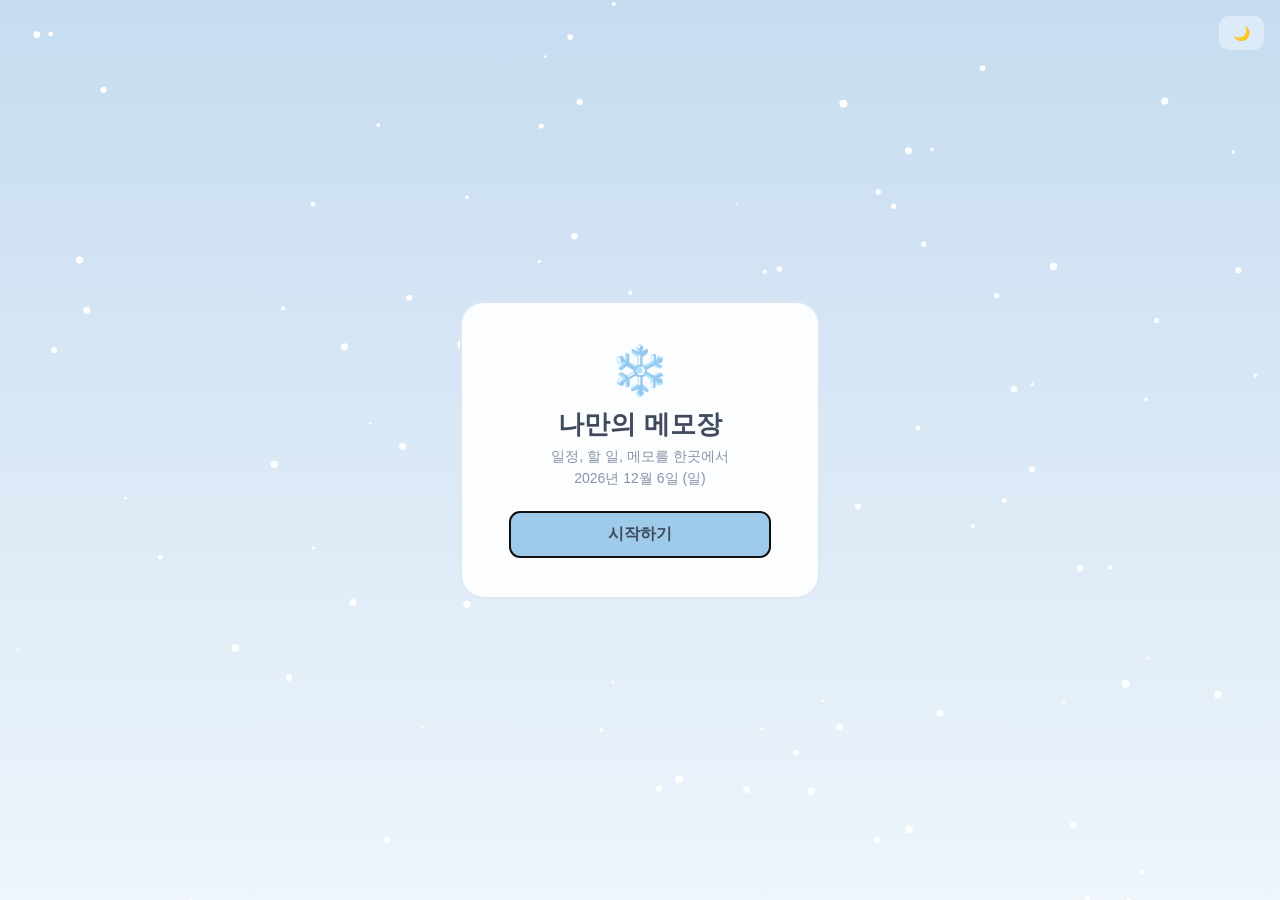
==== memo.html @ b30111a8 "Add my memo app (calendar, to-do, memo, dark mode)" ====
<!DOCTYPE html>
<html lang="ko">
<head>
<meta charset="UTF-8">
<meta name="viewport" content="width=device-width, initial-scale=1">
<title>나만의 메모장</title>
<style>
  /* ===== 색 바꾸는 곳: 아래 값만 바꾸면 전체 분위기가 바뀝니다 ===== */
  :root {
    --bg: #e8f2fa;          /* 칸 안쪽 배경 (연한 얼음색) */
    --panel: #ffffff;       /* 카드 배경 */
    --main: #9fcbea;        /* 메인 색 (하늘) */
    --main-dark: #78b0d9;   /* 버튼 눌렀을 때 색 */
    --sub: #dcebf7;         /* 보조 색 (연하늘) */
    --mint: #d4f1e4;        /* 보조 색 (민트) */
    --lilac: #e6e3f7;       /* 보조 색 (연보라) */
    --text: #3f4a5c;        /* 글자색 */
    --muted: #8794a8;       /* 흐린 글자색 */
    --line: #dbe8f2;        /* 테두리 */
    --sky-top: #c6dcf0;     /* 겨울 하늘 위쪽 색 */
    --sky-bottom: #eef5fb;  /* 겨울 하늘 아래쪽 색 */
    --sel: #eaf4fc;         /* 선택된 메모 배경 */
    --ghost-hover: #b7dbf0; /* 보조 버튼에 마우스 올렸을 때 */
    --late: #ffd6d6;        /* 마감 지남 표시 */
    --header-bg: rgba(255,255,255,.9);
  }
  /* 다크 모드: 헤더의 🌙 버튼을 누르면 아래 색으로 바뀝니다 */
  :root[data-theme="dark"] {
    color-scheme: dark;
    --bg: #2a3446; --panel: #1f2937; --main: #4f7fa8; --main-dark: #6a9cc8;
    --sub: #33465c; --mint: #2f5a4a; --lilac: #3a3a5c; --text: #e4eaf2;
    --muted: #9aa7ba; --line: #364458; --sky-top: #0f1b2d; --sky-bottom: #1d2c44;
    --sel: #2e4560; --ghost-hover: #41597a; --late: #6b3a3a;
    --header-bg: rgba(31,41,55,.9);
  }
  * { box-sizing: border-box; }
  body {
    margin: 0; color: var(--text);
    background: linear-gradient(180deg, var(--sky-top) 0%, var(--sky-bottom) 100%) fixed;
    font-family: "Malgun Gothic", "Apple SD Gothic Neo", sans-serif;
  }
  header {
    display: flex; align-items: center; gap: 16px; flex-wrap: wrap;
    padding: 16px 24px; background: var(--panel); border-bottom: 2px solid var(--line);
  }
  header h1 { margin: 0; font-size: 20px; }
  nav { display: flex; gap: 8px; }
  nav button {
    border: none; padding: 8px 16px; border-radius: 999px; font-size: 14px;
    background: var(--lilac); color: var(--text); cursor: pointer;
  }
  nav button.active { background: var(--main); font-weight: bold; }
  nav button:disabled { opacity: .5; cursor: not-allowed; }

  .app { display: flex; gap: 16px; padding: 16px 24px; height: calc(100vh - 70px); }
  .list-panel, .editor-panel {
    background: var(--panel); border-radius: 16px; border: 2px solid var(--line);
    padding: 16px; display: flex; flex-direction: column;
  }
  .list-panel { width: 300px; flex-shrink: 0; }
  .editor-panel { flex: 1; min-width: 0; }

  .toolbar { display: flex; gap: 8px; margin-bottom: 12px; }
  input[type=text] {
    width: 100%; border: 2px solid var(--line); border-radius: 10px;
    padding: 9px 12px; font-size: 14px; color: var(--text); outline: none; background: var(--panel);
    font-family: inherit;
  }
  input[type=text]:focus, textarea:focus { border-color: var(--main); }
  .btn {
    border: none; background: var(--main); color: var(--text); border-radius: 10px;
    padding: 9px 14px; font-size: 14px; cursor: pointer; white-space: nowrap;
    font-family: inherit;
  }
  .btn:hover { background: var(--main-dark); }
  .btn.ghost { background: var(--sub); color: var(--text); }
  .btn.ghost:hover { background: var(--ghost-hover); }

  #memoList { overflow-y: auto; flex: 1; display: flex; flex-direction: column; gap: 8px; }
  .memo-item {
    padding: 10px 12px; border-radius: 12px; background: var(--bg);
    border: 2px solid transparent; cursor: pointer;
  }
  .memo-item:hover { border-color: var(--sub); }
  .memo-item.selected { border-color: var(--main); background: var(--sel); }
  .memo-item .t { font-weight: bold; font-size: 14px; white-space: nowrap; overflow: hidden; text-overflow: ellipsis; }
  .memo-item .p { font-size: 12px; color: var(--muted); margin-top: 4px; white-space: nowrap; overflow: hidden; text-overflow: ellipsis; }
  .memo-item .d { font-size: 11px; color: var(--muted); margin-top: 4px; }
  .empty { color: var(--muted); text-align: center; margin: auto; font-size: 14px; line-height: 1.7; }

  .editor-head { display: flex; gap: 8px; align-items: center; margin-bottom: 12px; }
  #titleInput { font-size: 18px; font-weight: bold; }
  #star { background: none; border: none; font-size: 24px; cursor: pointer; color: #d9d2e0; }
  #star.on { color: #f5b942; }
  textarea {
    flex: 1; width: 100%; resize: none; border: 2px solid var(--line); border-radius: 12px;
    padding: 14px; font-size: 15px; line-height: 1.7; color: var(--text); outline: none; background: var(--panel);
    font-family: inherit;
  }
  .editor-foot { display: flex; justify-content: space-between; align-items: center; margin-top: 10px; font-size: 12px; color: var(--muted); }

  [hidden] { display: none !important; }

  /* 눈 내리는 배경: 화면 맨 뒤에 깔리고, 클릭은 그대로 통과해요 */
  #snow { position: fixed; inset: 0; width: 100%; height: 100%; pointer-events: none; z-index: 0; }
  header, .app, .todo-view { position: relative; z-index: 1; }
  header { background: var(--header-bg); }

  /* ===== 할 일 화면 ===== */
  .todo-view { max-width: 720px; margin: 0 auto; padding: 16px 24px; }
  .todo-card { background: var(--panel); border-radius: 16px; border: 2px solid var(--line); padding: 16px; }
  .todo-add { display: flex; gap: 8px; flex-wrap: wrap; margin-bottom: 14px; }
  .todo-add input[type=text] { flex: 1; min-width: 180px; }
  input[type=date] {
    border: 2px solid var(--line); border-radius: 10px; padding: 8px 10px;
    font-size: 14px; color: var(--text); font-family: inherit; outline: none; background: var(--panel);
  }
  input[type=date]:focus { border-color: var(--main); }
  .todo-filters { display: flex; gap: 6px; align-items: center; margin-bottom: 10px; flex-wrap: wrap; }
  .todo-filters button {
    border: none; background: var(--lilac); color: var(--text); border-radius: 999px;
    padding: 6px 12px; font-size: 13px; cursor: pointer; font-family: inherit;
  }
  .todo-filters button.active { background: var(--mint); font-weight: bold; }
  #todoCount { margin-left: auto; font-size: 13px; color: var(--muted); }
  #todoList { display: flex; flex-direction: column; gap: 8px; }
  .todo-item {
    display: flex; align-items: center; gap: 10px; padding: 10px 12px;
    background: var(--bg); border-radius: 12px;
  }
  .todo-item input[type=checkbox] { width: 20px; height: 20px; accent-color: var(--main-dark); cursor: pointer; flex-shrink: 0; }
  .todo-item .txt { flex: 1; font-size: 15px; word-break: break-word; }
  .todo-item.done .txt { text-decoration: line-through; color: var(--muted); }
  .badge { font-size: 12px; padding: 3px 9px; border-radius: 999px; background: var(--sub); white-space: nowrap; }
  .badge.today { background: var(--mint); }
  .badge.late { background: var(--late); }
  .todo-item.done .badge { opacity: .5; }
  .todo-del { border: none; background: none; color: var(--muted); font-size: 18px; cursor: pointer; }
  .todo-del:hover { color: var(--main-dark); }

  /* ===== 오늘 화면 ===== */
  .today-view { position: relative; z-index: 1; max-width: 1000px; margin: 0 auto; padding: 16px 24px; }
  .today-view h2 { margin: 0 0 14px; font-size: 20px; }
  .today-grid { display: grid; grid-template-columns: repeat(3, 1fr); gap: 16px; align-items: start; }
  .today-grid h3 { margin: 0 0 12px; font-size: 16px; }
  .stack { display: flex; flex-direction: column; gap: 8px; }
  .tm-item { padding: 10px 12px; border-radius: 12px; background: var(--bg); cursor: pointer; border: 2px solid transparent; }
  .tm-item:hover { border-color: var(--sub); }
  .tm-item .t { font-weight: bold; font-size: 14px; white-space: nowrap; overflow: hidden; text-overflow: ellipsis; }
  .tm-item .p { font-size: 12px; color: var(--muted); margin-top: 4px; white-space: nowrap; overflow: hidden; text-overflow: ellipsis; }
  .side-sub { font-size: 12px; color: var(--muted); margin-top: 6px; }
  .cal-ev.todo { background: var(--mint); }
  @media (max-width: 720px) {
    .today-view { padding: 12px; }
    .today-grid { grid-template-columns: 1fr; }
  }

  /* ===== 캘린더 화면 ===== */
  input[type=time] {
    border: 2px solid var(--line); border-radius: 10px; padding: 8px 10px;
    font-size: 14px; color: var(--text); font-family: inherit; outline: none; background: var(--panel);
  }
  input[type=time]:focus { border-color: var(--main); }
  .cal-view { display: flex; gap: 16px; max-width: 1000px; margin: 0 auto; padding: 16px 24px; align-items: flex-start; }
  .cal-card { background: var(--panel); border-radius: 16px; border: 2px solid var(--line); padding: 16px; }
  .cal-card:first-child { flex: 1; min-width: 0; }
  .cal-side { width: 300px; flex-shrink: 0; }
  .cal-side h3 { margin: 0 0 12px; font-size: 16px; }
  .cal-head { display: flex; align-items: center; gap: 8px; margin-bottom: 12px; }
  .cal-head strong { flex: 1; text-align: center; font-size: 17px; }
  .cal-grid { display: grid; grid-template-columns: repeat(7, 1fr); gap: 4px; }
  .cal-dow { text-align: center; font-size: 12px; color: var(--muted); padding: 4px 0; }
  .cal-cell {
    min-height: 72px; border: 2px solid transparent; background: var(--bg); border-radius: 10px;
    padding: 4px 6px; text-align: left; cursor: pointer; font-family: inherit; color: var(--text);
    display: flex; flex-direction: column; gap: 2px; overflow: hidden;
  }
  .cal-cell:hover { border-color: var(--sub); }
  .cal-cell.sel { border-color: var(--main-dark); }
  .cal-cell.blank { background: transparent; border: none; cursor: default; }
  .cal-cell .num { font-size: 13px; align-self: flex-start; }
  .cal-cell.today .num { background: var(--main); border-radius: 999px; padding: 0 7px; font-weight: bold; }
  .cal-cell.sun .num { color: #d98a9a; }
  .cal-cell.sat .num { color: #6a9fd0; }
  .cal-ev { font-size: 11px; background: var(--sub); border-radius: 6px; padding: 1px 5px; white-space: nowrap; overflow: hidden; text-overflow: ellipsis; }
  .cal-more { font-size: 11px; color: var(--muted); }
  .cal-dot { display: none; width: 6px; height: 6px; border-radius: 50%; background: var(--main-dark); }
  @media (max-width: 720px) {
    .cal-view { flex-direction: column; padding: 12px; }
    .cal-side { width: 100%; }
    .cal-cell { min-height: 48px; }
    .cal-ev, .cal-more { display: none; }
    .cal-dot.has { display: block; }
  }

  @media (max-width: 720px) {
    .app { flex-direction: column; height: auto; }
    .list-panel { width: 100%; max-height: 260px; }
    .editor-panel { min-height: 420px; }
  }

  /* ===== 1-5 추가 기능 ===== */
  select {
    border: 2px solid var(--line); border-radius: 10px; padding: 8px 10px; font-size: 14px;
    color: var(--text); background: var(--panel); font-family: inherit; outline: none;
  }
  select:focus { border-color: var(--main); }
  .editor-meta { display: flex; gap: 8px; align-items: center; flex-wrap: wrap; margin-bottom: 12px; font-size: 13px; color: var(--muted); }
  .tagbar { display: flex; gap: 6px; flex-wrap: wrap; margin-bottom: 10px; }
  .tagbar button {
    border: none; background: var(--lilac); color: var(--text); border-radius: 999px;
    padding: 4px 10px; font-size: 12px; cursor: pointer; font-family: inherit;
  }
  .tagbar button.active { background: var(--mint); font-weight: bold; }
  .list-foot { margin-top: 10px; }
  .list-foot .btn { width: 100%; }
  .inline-edit { flex: 1; min-width: 0; padding: 4px 8px !important; font-size: 15px !important; }
  .edit-btn { border: none; background: none; color: var(--muted); font-size: 15px; cursor: pointer; }
  .edit-btn:hover { color: var(--main-dark); }
  .badge.none { background: transparent; color: var(--muted); border: 1px dashed var(--line); cursor: pointer; }
  .badge.clickable { cursor: pointer; }
  .cal-ev.memo { background: var(--lilac); }
  .todo-filters input[type=text] { width: 150px; padding: 5px 10px; font-size: 13px; }
  .tm-item.in-side { margin-bottom: 0; }
  nav button { white-space: nowrap; }

  /* ===== 시작 화면 ===== */
  .intro { display: none; position: relative; z-index: 1; min-height: 100vh; align-items: center; justify-content: center; padding: 16px; }
  body.intro-on .intro { display: flex; }
  body.intro-on header, body.intro-on main { display: none; }   /* 시작하기 전에는 메모장을 숨겨요 */
  .intro-card {
    background: var(--header-bg); border: 2px solid var(--line); border-radius: 24px;
    padding: 40px 48px; text-align: center; max-width: 360px; width: 100%;
  }
  .intro-theme { position: absolute; top: 16px; right: 16px; }
  .intro-icon { font-size: 48px; }
  .intro-card h1 { margin: 8px 0 6px; font-size: 26px; }
  .intro-card p { margin: 0; color: var(--muted); font-size: 14px; }
  .intro-card .intro-date { margin-top: 4px; }
  .intro-card .btn { margin-top: 24px; width: 100%; font-size: 16px; padding: 12px 0; font-weight: bold; }
  @media (max-width: 720px) {
    header { padding: 12px; gap: 10px; }
    nav { order: 3; width: 100%; }
    nav button { flex: 1; padding: 8px 6px; }
    .todo-view { padding: 12px; }
    .todo-filters input[type=text] { width: 100%; order: 5; }
    .todo-item { flex-wrap: wrap; }
  }
</style>
</head>
<body class="intro-on">
<canvas id="snow"></canvas>

<!-- 시작 화면: "시작하기"를 눌러야 메모장이 나타나요 -->
<section class="intro" id="intro">
  <button class="btn ghost theme-btn intro-theme" title="다크 모드 켜기/끄기">🌙</button>
  <div class="intro-card">
    <div class="intro-icon">❄️</div>
    <h1>나만의 메모장</h1>
    <p>일정, 할 일, 메모를 한곳에서</p>
    <p class="intro-date" id="introDate"></p>
    <button class="btn" id="startBtn">시작하기</button>
  </div>
</section>

<header>
  <h1>❄️ 나만의 메모장</h1>
  <nav>
    <button class="active" data-tab="today">오늘</button>
    <button data-tab="memo">메모</button>
    <button data-tab="todo">할 일</button>
    <button data-tab="calendar">캘린더</button>
  </nav>
  <button class="btn ghost theme-btn" style="margin-left:auto" title="다크 모드 켜기/끄기">🌙</button>
</header>

<!-- 오늘 화면 (첫 화면) -->
<main class="today-view" id="todayView">
  <h2 id="todayTitle"></h2>
  <div class="today-grid">
    <section class="cal-card"><h3>📅 오늘 일정</h3><div class="stack" id="tdEvents"></div></section>
    <section class="cal-card"><h3>✅ 오늘 할 일</h3><div class="stack" id="tdTodos"></div></section>
    <section class="cal-card"><h3>📝 최근 메모</h3><div class="stack" id="tdMemos"></div></section>
  </div>
</main>

<main class="app" id="memoView" hidden>
  <!-- 왼쪽: 메모 목록 -->
  <section class="list-panel">
    <div class="toolbar">
      <input type="text" id="search" placeholder="메모 검색">
      <button class="btn" id="newBtn">+ 새 메모</button>
    </div>
    <div class="tagbar" id="tagBar"></div>
    <div id="memoList"></div>
    <div class="list-foot"><button class="btn ghost" id="exportBtn" title="모든 메모를 텍스트 파일로 저장">⬇ 메모 내보내기</button></div>
  </section>

  <!-- 오른쪽: 메모 쓰는 곳 -->
  <section class="editor-panel" id="editorPanel">
    <div class="editor-head">
      <input type="text" id="titleInput" placeholder="제목">
      <button id="star" title="중요 표시">★</button>
    </div>
    <div class="editor-meta">
      <label for="memoDate">📅 날짜</label>
      <input type="date" id="memoDate" title="날짜를 정하면 그날 캘린더에서 열어볼 수 있어요">
      <label for="memoTag">🏷 태그</label>
      <select id="memoTag"></select>
    </div>
    <textarea id="contentInput" placeholder="여기에 내용을 적어보세요. 쓰는 대로 자동 저장돼요."></textarea>
    <div class="editor-foot">
      <span id="status">자동 저장됨</span>
      <button class="btn ghost" id="delBtn">삭제</button>
    </div>
  </section>
</main>

<!-- 할 일 화면 -->
<main class="todo-view" id="todoView" hidden>
  <section class="todo-card">
    <div class="todo-add">
      <input type="text" id="todoInput" placeholder="할 일을 적고 Enter 또는 추가 버튼" maxlength="200">
      <input type="date" id="todoDue" title="마감 날짜 (선택)">
      <button class="btn" id="todoAddBtn">추가</button>
    </div>
    <div class="todo-filters">
      <button class="active" data-filter="all">전체</button>
      <button data-filter="active">진행 중</button>
      <button data-filter="done">완료</button>
      <input type="text" id="todoSearch" placeholder="할 일 검색">
      <span id="todoCount"></span>
    </div>
    <div id="todoList"></div>
  </section>
</main>

<!-- 캘린더 화면 -->
<main class="cal-view" id="calView" hidden>
  <section class="cal-card">
    <div class="cal-head">
      <button class="btn ghost" id="calPrev" title="이전 달">◀</button>
      <strong id="calTitle"></strong>
      <button class="btn ghost" id="calNext" title="다음 달">▶</button>
      <button class="btn" id="calToday">오늘</button>
    </div>
    <div class="cal-grid" id="calGrid"></div>
  </section>
  <section class="cal-card cal-side">
    <h3 id="dayTitle"></h3>
    <div class="todo-add">
      <input type="text" id="evInput" placeholder="일정 제목" maxlength="100">
      <input type="time" id="evTime" title="시간 (선택)">
      <button class="btn" id="evAddBtn">추가</button>
    </div>
    <div id="evList"></div>
  </section>
</main>

<script>
  // ===== 1. 저장소: 브라우저 안에 메모를 보관합니다 =====
  const KEY = "memo-app-v1";            // 저장할 때 쓰는 이름표
  let memos = [];                        // 메모들이 담긴 목록
  let currentId = null;                  // 지금 보고 있는 메모의 번호
  const TAGS = ["공부", "취업", "개인"];  // 태그 목록 (여기에 글자를 추가하면 태그가 늘어나요)
  let tagFilter = "";                    // 목록에서 보고 있는 태그 ("" = 전체)

  function load() {
    try { memos = JSON.parse(localStorage.getItem(KEY)) || []; }
    catch (e) { memos = []; }
  }
  function save() {
    try { localStorage.setItem(KEY, JSON.stringify(memos)); }
    catch (e) { document.getElementById("status").textContent = "저장 실패 (브라우저 설정 확인)"; }
  }

  // ===== 2. 화면에 보여주기 =====
  const $list = document.getElementById("memoList");
  const $title = document.getElementById("titleInput");
  const $content = document.getElementById("contentInput");
  const $star = document.getElementById("star");
  const $status = document.getElementById("status");
  const $search = document.getElementById("search");
  const $mDate = document.getElementById("memoDate");
  const $mTag = document.getElementById("memoTag");
  // 태그 선택 상자 채우기: "태그 없음" + TAGS
  [["", "태그 없음"]].concat(TAGS.map(t => [t, t])).forEach(([v, label]) => {
    const o = document.createElement("option"); o.value = v; o.textContent = label; $mTag.appendChild(o);
  });

  function fmt(ts) {
    const d = new Date(ts);
    return `${d.getFullYear()}.${d.getMonth()+1}.${d.getDate()} ${String(d.getHours()).padStart(2,"0")}:${String(d.getMinutes()).padStart(2,"0")}`;
  }

  function renderList() {
    const q = $search.value.trim().toLowerCase();
    // 중요 표시한 메모를 위로, 그다음 최근 수정 순
    const shown = memos
      .filter(m => (m.title + m.content).toLowerCase().includes(q) && (!tagFilter || m.tag === tagFilter))
      .sort((a, b) => (b.star - a.star) || (b.updated - a.updated));
    $list.innerHTML = "";
    if (shown.length === 0) {
      $list.innerHTML = `<div class="empty">${q ? "검색 결과가 없어요" : "아직 메모가 없어요.<br>‘+ 새 메모’를 눌러보세요 ☃️"}</div>`;
      return;
    }
    shown.forEach(m => {
      const el = document.createElement("div");
      el.className = "memo-item" + (m.id === currentId ? " selected" : "");
      const t = document.createElement("div"); t.className = "t";
      t.textContent = (m.star ? "★ " : "") + (m.title || "제목 없음");
      const p = document.createElement("div"); p.className = "p";
      p.textContent = m.content || "내용 없음";
      const d = document.createElement("div"); d.className = "d";
      d.textContent = fmt(m.updated) + (m.tag ? " · #" + m.tag : "") + (m.date ? " · 📅 " + m.date : "");
      el.append(t, p, d);
      el.onclick = () => select(m.id);
      $list.appendChild(el);
    });
  }

  function renderEditor() {
    const m = memos.find(x => x.id === currentId);
    const has = !!m;
    $title.disabled = $content.disabled = !has;
    $title.value = has ? m.title : "";
    $content.value = has ? m.content : "";
    $star.classList.toggle("on", has && !!m.star);
    $mDate.disabled = $mTag.disabled = !has;
    $mDate.value = has ? (m.date || "") : "";
    $mTag.value = has ? (m.tag || "") : "";
    $status.textContent = has ? "자동 저장됨" : "메모를 고르거나 새로 만들어보세요";
  }

  function select(id) { currentId = id; renderList(); renderEditor(); }

  // ===== 3. 새 메모 / 수정 / 삭제 =====
  document.getElementById("newBtn").onclick = () => {
    const m = { id: Date.now(), title: "", content: "", star: false, date: "", tag: "", updated: Date.now() };
    memos.push(m); save();
    $search.value = "";
    select(m.id);
    $title.focus();
  };

  function onEdit() {
    const m = memos.find(x => x.id === currentId);
    if (!m) return;
    m.title = $title.value;
    m.content = $content.value;
    m.date = $mDate.value;
    m.tag = $mTag.value;
    m.updated = Date.now();
    save();
    $status.textContent = "자동 저장됨";
    renderList();
  }
  $title.addEventListener("input", onEdit);
  $content.addEventListener("input", onEdit);
  $mDate.addEventListener("change", onEdit);
  $mTag.addEventListener("change", onEdit);

  $star.onclick = () => {
    const m = memos.find(x => x.id === currentId);
    if (!m) return;
    m.star = !m.star; save();
    $star.classList.toggle("on", m.star);
    renderList();
  };

  document.getElementById("delBtn").onclick = () => {
    const m = memos.find(x => x.id === currentId);
    if (!m) return;
    if (!confirm("이 메모를 삭제할까요? 삭제하면 되돌릴 수 없어요.")) return;
    memos = memos.filter(x => x.id !== currentId);
    save();
    currentId = memos.length ? memos[0].id : null;
    renderList(); renderEditor();
  };

  $search.addEventListener("input", renderList);

  // 목록 위 태그 필터 버튼 ("전체" + 태그들)
  function renderTagBar() {
    const $bar = document.getElementById("tagBar");
    $bar.innerHTML = "";
    [["", "전체"]].concat(TAGS.map(t => [t, "#" + t])).forEach(([v, label]) => {
      const b = document.createElement("button");
      b.textContent = label;
      b.className = tagFilter === v ? "active" : "";
      b.onclick = () => { tagFilter = v; renderTagBar(); renderList(); };
      $bar.appendChild(b);
    });
  }

  // 메모를 다른 탭에서 열 때: 검색/태그 필터를 풀어서 목록에 보이게 해요
  function openMemo(id) {
    showTab("memo");
    $search.value = ""; tagFilter = ""; renderTagBar();
    select(id);
  }

  // 내보내기: 모든 메모를 텍스트 파일(.txt)로 내려받기 (서버 없이 브라우저에서 만들어요)
  document.getElementById("exportBtn").onclick = () => {
    if (!memos.length) { alert("내보낼 메모가 없어요."); return; }
    const text = memos.slice().sort((a, b) => b.updated - a.updated).map(m =>
      ["# " + (m.title || "제목 없음"),
       "태그: " + (m.tag || "없음") + " / 날짜: " + (m.date || "없음") + " / 수정: " + fmt(m.updated),
       "", m.content, "", "----------"].join("\n")
    ).join("\n\n");
    const blob = new Blob(["﻿" + text], { type: "text/plain;charset=utf-8" });
    const a = document.createElement("a");
    a.href = URL.createObjectURL(blob);
    a.download = "memos-" + todayStr() + ".txt";
    document.body.appendChild(a); a.click(); a.remove();
    setTimeout(() => URL.revokeObjectURL(a.href), 1000);
  };

  // 다크 모드: 선택을 브라우저에 기억해요. 처음엔 컴퓨터의 다크 모드 설정을 따라가요
  const $themeBtns = document.querySelectorAll(".theme-btn");   // 시작 화면과 메모장의 버튼 둘 다
  let theme = null;
  try { theme = localStorage.getItem("theme-v1"); } catch (e) {}
  if (theme !== "dark" && theme !== "light") theme = window.matchMedia("(prefers-color-scheme: dark)").matches ? "dark" : "light";
  function applyTheme() {
    document.documentElement.dataset.theme = theme;
    $themeBtns.forEach(b => { b.textContent = theme === "dark" ? "☀️" : "🌙"; });
  }
  $themeBtns.forEach(b => {
    b.onclick = () => {
      theme = theme === "dark" ? "light" : "dark";
      applyTheme();
      try { localStorage.setItem("theme-v1", theme); } catch (e) {}
    };
  });
  applyTheme();

  // ===== 제자리 수정: 글자/날짜/시간을 눌러서 바로 고치는 공통 도구 =====
  // 돌려주는 함수를 실행하면 el이 입력칸으로 바뀌어요.
  // 글자: Enter=저장, Esc=취소 / 날짜·시간: 고르면 저장. onSave에는 새 값(취소면 null)이 들어와요.
  function editField(el, type, current, onSave) {
    return () => {
      const inp = document.createElement("input");
      inp.type = type; inp.value = current || "";
      if (type === "text") { inp.maxLength = 200; inp.className = "inline-edit"; }
      let finished = false;
      const done = ok => { if (finished) return; finished = true; onSave(ok ? inp.value.trim() : null); };
      inp.addEventListener("keydown", e => { if (e.key === "Enter") done(true); else if (e.key === "Escape") done(false); });
      inp.addEventListener("blur", () => done(true));
      if (type !== "text") inp.addEventListener("change", () => done(true));
      el.replaceWith(inp); inp.focus();
      if (type === "text") inp.select();
    };
  }

  // ===== 할 일(TO DO) =====
  const TKEY = "todo-app-v1";            // 할 일 저장 이름표 (메모와 따로 보관)
  let todos = [];                         // 할 일 목록
  let filter = "all";                     // 보기 방식: all / active / done

  function loadTodos() {
    try { todos = JSON.parse(localStorage.getItem(TKEY)) || []; }
    catch (e) { todos = []; }
  }
  function saveTodos() {
    try { localStorage.setItem(TKEY, JSON.stringify(todos)); } catch (e) {}
  }
  // 오늘 날짜를 "2026-11-26" 모양 글자로 만들기
  function todayStr() {
    const d = new Date();
    return d.getFullYear() + "-" + String(d.getMonth() + 1).padStart(2, "0") + "-" + String(d.getDate()).padStart(2, "0");
  }

  const $todoList = document.getElementById("todoList");
  const $todoInput = document.getElementById("todoInput");
  const $todoDue = document.getElementById("todoDue");
  const $todoSearch = document.getElementById("todoSearch");
  $todoSearch.addEventListener("input", () => renderTodos());

  function renderTodos() {
    const t = todayStr();
    const left = todos.filter(x => !x.done).length;
    document.getElementById("todoCount").textContent = `남은 일 ${left}개 / 전체 ${todos.length}개`;

    // 안 끝난 일 먼저 → 마감 빠른 순 → 마감 없는 일은 맨 뒤
    const shown = todos
      .filter(x => filter === "all" || (filter === "done" ? x.done : !x.done))
      .filter(x => x.text.toLowerCase().includes($todoSearch.value.trim().toLowerCase()))
      .sort((a, b) => (a.done - b.done) || ((a.due || "9999") > (b.due || "9999") ? 1 : (a.due || "9999") < (b.due || "9999") ? -1 : a.id - b.id));

    $todoList.innerHTML = "";
    if (shown.length === 0) {
      $todoList.innerHTML = `<div class="empty" style="padding:24px 0">${todos.length ? "해당하는 할 일이 없어요" : "아직 할 일이 없어요.<br>위 칸에 적어서 추가해 보세요 ☃️"}</div>`;
      return;
    }
    shown.forEach(x => {
      const row = document.createElement("div");
      row.className = "todo-item" + (x.done ? " done" : "");

      const cb = document.createElement("input");
      cb.type = "checkbox"; cb.checked = x.done;
      cb.onchange = () => { x.done = cb.checked; saveTodos(); renderTodos(); };

      const txt = document.createElement("span");
      txt.className = "txt"; txt.textContent = x.text;
      const startText = editField(txt, "text", x.text, v => { if (v) x.text = v; saveTodos(); renderTodos(); });
      txt.ondblclick = startText; txt.title = "더블클릭해서 수정";

      row.append(cb, txt);

      // 마감일 뱃지: 눌러서 마감일을 바꾸거나 새로 정할 수 있어요
      const b = document.createElement("span");
      b.className = "badge clickable"; b.title = "눌러서 마감일 수정";
      if (x.due) {
        const [y, m, d] = x.due.split("-");
        b.textContent = `${Number(m)}/${Number(d)}`;
        if (!x.done && x.due < t) { b.className += " late"; b.textContent += " 지남"; }
        else if (x.due === t) { b.className += " today"; b.textContent = "오늘"; }
      } else { b.className = "badge none"; b.textContent = "마감 없음"; }
      b.onclick = editField(b, "date", x.due, v => { if (v !== null) x.due = v; saveTodos(); renderTodos(); });
      row.appendChild(b);

      const ed = document.createElement("button");
      ed.className = "edit-btn"; ed.textContent = "✎"; ed.title = "내용 수정"; ed.onclick = startText;
      row.appendChild(ed);

      const del = document.createElement("button");
      del.className = "todo-del"; del.textContent = "✕"; del.title = "삭제";
      del.onclick = () => {
        todos = todos.filter(y => y.id !== x.id);
        saveTodos(); renderTodos();
      };
      row.appendChild(del);
      $todoList.appendChild(row);
    });
  }

  function addTodo() {
    const text = $todoInput.value.trim();
    if (!text) { $todoInput.focus(); return; }
    todos.push({ id: Date.now(), text: text, due: $todoDue.value || "", done: false });
    saveTodos();
    $todoInput.value = ""; $todoDue.value = "";
    $todoInput.focus();
    renderTodos();
  }
  document.getElementById("todoAddBtn").onclick = addTodo;
  $todoInput.addEventListener("keydown", e => { if (e.key === "Enter") addTodo(); });

  document.querySelectorAll("[data-filter]").forEach(btn => {
    btn.onclick = () => {
      filter = btn.dataset.filter;
      document.querySelectorAll("[data-filter]").forEach(b => b.classList.toggle("active", b === btn));
      renderTodos();
    };
  });

  // ===== 캘린더 =====
  const CKEY = "cal-app-v1";              // 일정 저장 이름표 (메모, 할 일과 따로 보관)
  let events = [];                         // 일정 목록: { id, date, time, title }
  const nowDate = new Date();
  let viewY = nowDate.getFullYear();       // 지금 보고 있는 연도
  let viewM = nowDate.getMonth();          // 지금 보고 있는 달 (0 = 1월, 11 = 12월)
  let selDate = todayStr();                // 선택한 날짜 ("2026-11-26" 모양)
  const DOW = ["일", "월", "화", "수", "목", "금", "토"];

  function loadEvents() {
    try { events = JSON.parse(localStorage.getItem(CKEY)) || []; }
    catch (e) { events = []; }
  }
  function saveEvents() {
    try { localStorage.setItem(CKEY, JSON.stringify(events)); } catch (e) {}
  }
  function ymd(y, m, d) {
    return y + "-" + String(m + 1).padStart(2, "0") + "-" + String(d).padStart(2, "0");
  }
  // 그날의 일정을 시간 순으로 (시간이 없는 일정은 맨 위)
  function eventsOf(date) {
    return events.filter(e => e.date === date).sort((a, b) => (a.time || "").localeCompare(b.time || "") || a.id - b.id);
  }

  // 그날이 마감인 할 일 (all=true면 완료한 것도 포함)
  function todosOf(date, all) {
    return todos.filter(x => x.due === date && (all || !x.done));
  }

  // 그날로 날짜를 붙인 메모
  function memosOf(date) {
    return memos.filter(m => m.date === date).sort((a, b) => b.updated - a.updated);
  }

  const $calGrid = document.getElementById("calGrid");
  const $evList = document.getElementById("evList");
  const $evInput = document.getElementById("evInput");
  const $evTime = document.getElementById("evTime");

  function renderCalendar() {
    document.getElementById("calTitle").textContent = `${viewY}년 ${viewM + 1}월`;
    $calGrid.innerHTML = "";
    DOW.forEach(n => {
      const h = document.createElement("div");
      h.className = "cal-dow"; h.textContent = n;
      $calGrid.appendChild(h);
    });

    const firstDow = new Date(viewY, viewM, 1).getDay();       // 1일이 무슨 요일인지
    const lastDay = new Date(viewY, viewM + 1, 0).getDate();   // 그 달의 마지막 날짜
    const t = todayStr();

    for (let i = 0; i < firstDow; i++) {                       // 앞쪽 빈칸
      const b = document.createElement("div");
      b.className = "cal-cell blank";
      $calGrid.appendChild(b);
    }
    for (let d = 1; d <= lastDay; d++) {
      const date = ymd(viewY, viewM, d);
      const dow = new Date(viewY, viewM, d).getDay();
      const cell = document.createElement("button");
      cell.className = "cal-cell" + (date === t ? " today" : "") + (date === selDate ? " sel" : "")
        + (dow === 0 ? " sun" : dow === 6 ? " sat" : "");
      const num = document.createElement("span");
      num.className = "num"; num.textContent = d;
      cell.appendChild(num);

      // 일정과 "마감인 할 일(아직 안 끝난 것)"을 한 줄로 합쳐서 보여줘요
      const items = eventsOf(date).map(e => ({ t: e.title, todo: false }))
        .concat(todosOf(date, false).map(x => ({ t: "☐ " + x.text, todo: true })))
        .concat(memosOf(date).map(m => ({ t: "📝 " + (m.title || "제목 없음"), todo: false, memo: true })));
      items.slice(0, 2).forEach(it => {
        const chip = document.createElement("span");
        chip.className = "cal-ev" + (it.todo ? " todo" : "") + (it.memo ? " memo" : ""); chip.textContent = it.t;
        cell.appendChild(chip);
      });
      if (items.length > 2) {
        const more = document.createElement("span");
        more.className = "cal-more"; more.textContent = `+${items.length - 2}개`;
        cell.appendChild(more);
      }
      const dot = document.createElement("span");              // 좁은 화면에서는 점으로만 표시
      dot.className = "cal-dot" + (items.length ? " has" : "");
      cell.appendChild(dot);

      cell.onclick = () => { selDate = date; renderCalendar(); };
      $calGrid.appendChild(cell);
    }
    renderDay();
  }

  // 오른쪽: 선택한 날짜의 일정 목록
  function renderDay() {
    const [y, m, d] = selDate.split("-").map(Number);
    document.getElementById("dayTitle").textContent = `${m}월 ${d}일 (${DOW[new Date(y, m - 1, d).getDay()]})`;
    const list = eventsOf(selDate);
    const dues = todosOf(selDate, true);
    const mms = memosOf(selDate);
    $evList.innerHTML = "";
    if (list.length === 0 && dues.length === 0 && mms.length === 0) {
      $evList.innerHTML = `<div class="empty" style="padding:18px 0">이 날은 일정이 없어요 ☃️</div>`;
      return;
    }
    $evList.style.cssText = "display:flex;flex-direction:column;gap:8px";
    list.forEach(ev => {
      const row = document.createElement("div");
      row.className = "todo-item";
      const txt = document.createElement("span");
      txt.className = "txt"; txt.textContent = ev.title;
      const startTitle = editField(txt, "text", ev.title, v => { if (v) ev.title = v; saveEvents(); renderCalendar(); });
      txt.ondblclick = startTitle; txt.title = "더블클릭해서 수정";
      row.appendChild(txt);
      const b = document.createElement("span");
      b.title = "눌러서 시간 수정";
      if (ev.time) { b.className = "badge clickable"; b.textContent = ev.time; }
      else { b.className = "badge none"; b.textContent = "시간 없음"; }
      b.onclick = editField(b, "time", ev.time, v => { if (v !== null) ev.time = v; saveEvents(); renderCalendar(); });
      row.appendChild(b);
      const ed = document.createElement("button");
      ed.className = "edit-btn"; ed.textContent = "✎"; ed.title = "제목 수정"; ed.onclick = startTitle;
      row.appendChild(ed);
      const del = document.createElement("button");
      del.className = "todo-del"; del.textContent = "✕"; del.title = "삭제";
      del.onclick = () => {
        events = events.filter(x => x.id !== ev.id);
        saveEvents(); renderCalendar();
      };
      row.appendChild(del);
      $evList.appendChild(row);
    });
    // 그날 마감인 할 일도 여기서 바로 체크할 수 있어요
    if (dues.length) {
      const sub = document.createElement("div");
      sub.className = "side-sub"; sub.textContent = "마감인 할 일";
      $evList.appendChild(sub);
      dues.forEach(x => {
        const row = document.createElement("div");
        row.className = "todo-item" + (x.done ? " done" : "");
        const cb = document.createElement("input");
        cb.type = "checkbox"; cb.checked = x.done;
        cb.onchange = () => { x.done = cb.checked; saveTodos(); renderCalendar(); };
        const txt = document.createElement("span");
        txt.className = "txt"; txt.textContent = x.text;
        row.append(cb, txt);
        $evList.appendChild(row);
      });
    }
    // 이 날짜를 붙인 메모: 누르면 메모 탭에서 열려요
    if (mms.length) {
      const sub = document.createElement("div");
      sub.className = "side-sub"; sub.textContent = "이 날의 메모";
      $evList.appendChild(sub);
      mms.forEach(m => {
        const el = document.createElement("div"); el.className = "tm-item in-side";
        const tt = document.createElement("div"); tt.className = "t"; tt.textContent = m.title || "제목 없음";
        const pp = document.createElement("div"); pp.className = "p"; pp.textContent = m.content || "내용 없음";
        el.append(tt, pp);
        el.onclick = () => openMemo(m.id);
        $evList.appendChild(el);
      });
    }
  }

  function addEvent() {
    const title = $evInput.value.trim();
    if (!title) { $evInput.focus(); return; }
    events.push({ id: Date.now(), date: selDate, time: $evTime.value || "", title: title });
    saveEvents();
    $evInput.value = ""; $evTime.value = "";
    $evInput.focus();
    renderCalendar();
  }
  document.getElementById("evAddBtn").onclick = addEvent;
  $evInput.addEventListener("keydown", e => { if (e.key === "Enter") addEvent(); });

  document.getElementById("calPrev").onclick = () => {
    viewM--; if (viewM < 0) { viewM = 11; viewY--; }
    renderCalendar();
  };
  document.getElementById("calNext").onclick = () => {
    viewM++; if (viewM > 11) { viewM = 0; viewY++; }
    renderCalendar();
  };
  document.getElementById("calToday").onclick = () => {
    const n = new Date();
    viewY = n.getFullYear(); viewM = n.getMonth(); selDate = todayStr();
    renderCalendar();
  };

  // ===== 오늘 화면: 세 기능을 한곳에 모아 보여줘요 =====
  function renderToday() {
    const n = new Date(), t = todayStr();
    document.getElementById("todayTitle").textContent = `${n.getMonth() + 1}월 ${n.getDate()}일 (${DOW[n.getDay()]}) 오늘의 화면 ❄️`;
    const msg = s => `<div class="empty" style="padding:16px 0">${s}</div>`;

    // 오늘 일정
    const $e = document.getElementById("tdEvents"); $e.innerHTML = "";
    const evs = eventsOf(t);
    if (!evs.length) $e.innerHTML = msg("오늘 일정이 없어요");
    evs.forEach(ev => {
      const row = document.createElement("div"); row.className = "todo-item";
      const txt = document.createElement("span"); txt.className = "txt"; txt.textContent = ev.title;
      row.appendChild(txt);
      if (ev.time) { const b = document.createElement("span"); b.className = "badge"; b.textContent = ev.time; row.appendChild(b); }
      $e.appendChild(row);
    });

    // 오늘 할 일: 오늘 마감이거나 마감이 지났는데 아직 안 끝낸 일
    const $t = document.getElementById("tdTodos"); $t.innerHTML = "";
    const due = todos.filter(x => !x.done && x.due && x.due <= t).sort((a, b) => a.due.localeCompare(b.due));
    if (!due.length) $t.innerHTML = msg(`오늘 마감인 할 일이 없어요<br>(남은 일 ${todos.filter(x => !x.done).length}개)`);
    due.forEach(x => {
      const row = document.createElement("div"); row.className = "todo-item";
      const cb = document.createElement("input"); cb.type = "checkbox";
      cb.onchange = () => { x.done = true; saveTodos(); renderToday(); };
      const txt = document.createElement("span"); txt.className = "txt"; txt.textContent = x.text;
      row.append(cb, txt);
      if (x.due < t) { const b = document.createElement("span"); b.className = "badge late"; b.textContent = "지남"; row.appendChild(b); }
      $t.appendChild(row);
    });

    // 최근 메모 3개 (누르면 그 메모가 열려요)
    const $m = document.getElementById("tdMemos"); $m.innerHTML = "";
    const recent = memos.slice().sort((a, b) => b.updated - a.updated).slice(0, 3);
    if (!recent.length) $m.innerHTML = msg("아직 메모가 없어요");
    recent.forEach(m => {
      const el = document.createElement("div"); el.className = "tm-item";
      const tt = document.createElement("div"); tt.className = "t"; tt.textContent = m.title || "제목 없음";
      const pp = document.createElement("div"); pp.className = "p"; pp.textContent = m.content || "내용 없음";
      el.append(tt, pp);
      el.onclick = () => { showTab("memo"); select(m.id); };
      $m.appendChild(el);
    });
  }

  // ===== 탭 바꾸기 (오늘 / 메모 / 할 일 / 캘린더) =====
  function showTab(tab) {
    document.querySelectorAll("[data-tab]").forEach(b => b.classList.toggle("active", b.dataset.tab === tab));
    document.getElementById("todayView").hidden = tab !== "today";
    document.getElementById("memoView").hidden = tab !== "memo";
    document.getElementById("todoView").hidden = tab !== "todo";
    document.getElementById("calView").hidden = tab !== "calendar";
    if (tab === "today") renderToday();
    if (tab === "todo") renderTodos();
    if (tab === "calendar") renderCalendar();
  }
  document.querySelectorAll("[data-tab]").forEach(btn => {
    btn.onclick = () => showTab(btn.dataset.tab);
  });

  // ===== 눈 내리는 배경 =====
  const SNOW_COUNT = 90;   // 눈송이 개수 (늘리면 더 펑펑 내려요)
  const SNOW_SPEED = 1;    // 떨어지는 속도 (0.5 = 느리게, 2 = 빠르게)
  (function () {
    const cv = document.getElementById("snow");
    const ctx = cv.getContext("2d");
    // 컴퓨터에서 "동작 줄이기"를 켜 둔 사람에게는 눈을 내리지 않아요
    if (!ctx || window.matchMedia("(prefers-reduced-motion: reduce)").matches) return;
    let w, h;
    const flakes = [];
    function resize() { w = cv.width = window.innerWidth; h = cv.height = window.innerHeight; }
    // 눈송이 하나: 위치(x,y), 크기(r), 속도(v), 흔들림(s)
    function make(anywhere) {
      return { x: Math.random() * w, y: anywhere ? Math.random() * h : -10,
               r: Math.random() * 3 + 1, v: Math.random() * 0.8 + 0.4, s: Math.random() * Math.PI * 2 };
    }
    resize();
    for (let i = 0; i < SNOW_COUNT; i++) flakes.push(make(true));
    window.addEventListener("resize", resize);
    function tick() {
      ctx.clearRect(0, 0, w, h);
      ctx.fillStyle = "rgba(255,255,255,0.95)";
      for (let i = 0; i < flakes.length; i++) {
        const f = flakes[i];
        f.s += 0.01;
        f.y += f.v * SNOW_SPEED * (0.5 + f.r / 3);   // 큰 눈송이일수록 조금 더 빨리
        f.x += Math.sin(f.s) * 0.4;                   // 좌우로 살랑살랑
        if (f.y > h + 5) { flakes[i] = make(false); continue; }
        ctx.beginPath(); ctx.arc(f.x, f.y, f.r, 0, Math.PI * 2); ctx.fill();
      }
      requestAnimationFrame(tick);
    }
    tick();
  })();

  // ===== 4. 시작할 때 실행 =====
  loadTodos();
  loadEvents();
  load();
  renderTagBar();
  currentId = memos.length ? memos[0].id : null;
  renderList();
  renderEditor();
  renderToday();

  // 시작 화면: 오늘 날짜를 보여주고, 버튼을 누르면 메모장이 나타나요
  (function () {
    const n = new Date();
    document.getElementById("introDate").textContent = `${n.getFullYear()}년 ${n.getMonth() + 1}월 ${n.getDate()}일 (${DOW[n.getDay()]})`;
    const btn = document.getElementById("startBtn");
    btn.onclick = () => { document.body.classList.remove("intro-on"); showTab("today"); };
    btn.focus();   // 키보드 Enter로도 시작할 수 있어요
  })();
</script>
</body>
</html>
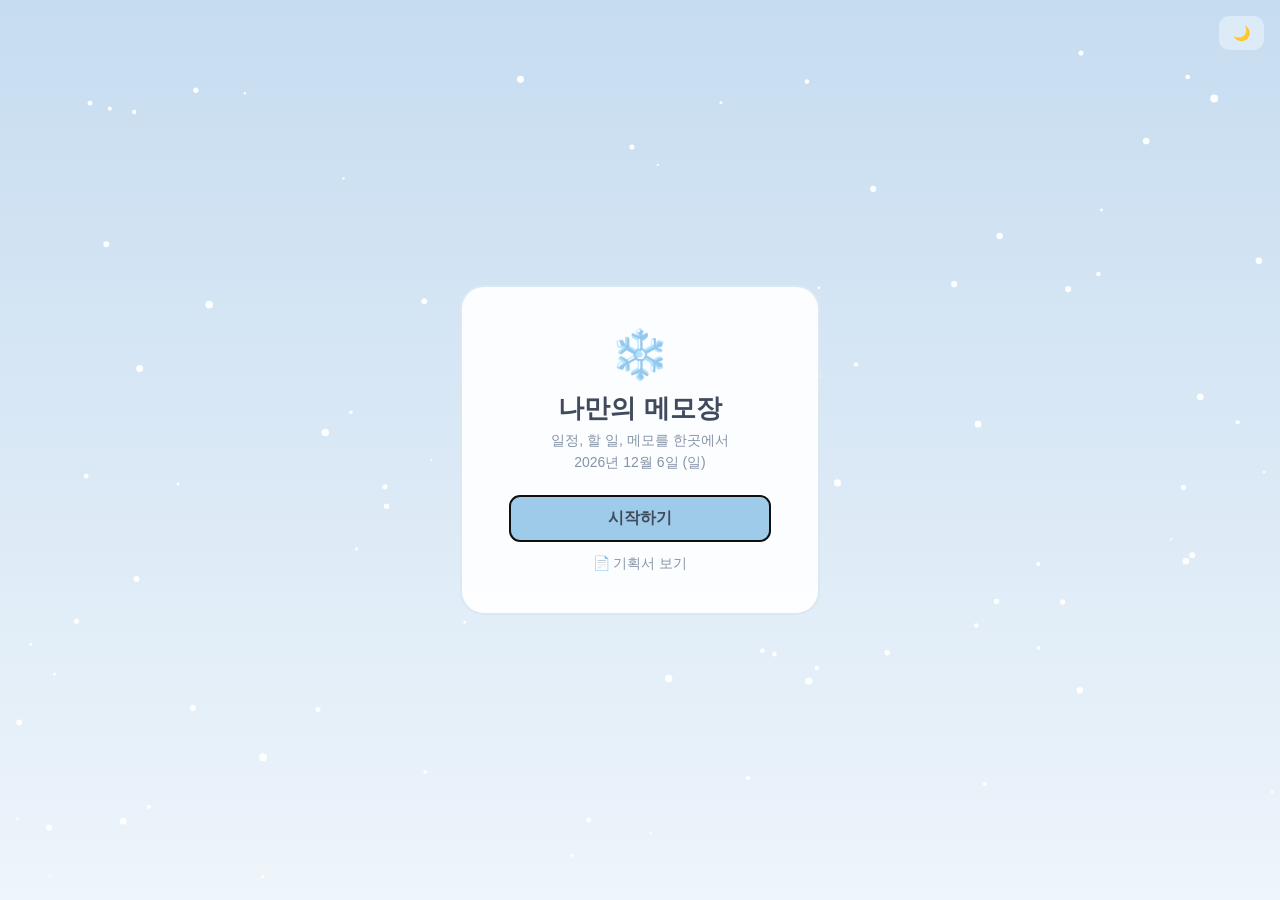
==== commit 5d18d687: "Add a link to the PRD page on the intro screen Co-Authored-By: Claude Sonnet 5.5 <noreply@anthropic." ====
--- a/memo.html
+++ b/memo.html
@@ -238,6 +238,8 @@
   .intro-card p { margin: 0; color: var(--muted); font-size: 14px; }
   .intro-card .intro-date { margin-top: 4px; }
   .intro-card .btn { margin-top: 24px; width: 100%; font-size: 16px; padding: 12px 0; font-weight: bold; }
+  .intro-link { display: block; margin-top: 14px; font-size: 14px; color: var(--muted); text-decoration: none; }
+  .intro-link:hover { color: var(--text); text-decoration: underline; }
   @media (max-width: 720px) {
     header { padding: 12px; gap: 10px; }
     nav { order: 3; width: 100%; }
@@ -260,6 +262,7 @@
     <p>일정, 할 일, 메모를 한곳에서</p>
     <p class="intro-date" id="introDate"></p>
     <button class="btn" id="startBtn">시작하기</button>
+    <a class="intro-link" href="PRD.html">📄 기획서 보기</a>
   </div>
 </section>
 
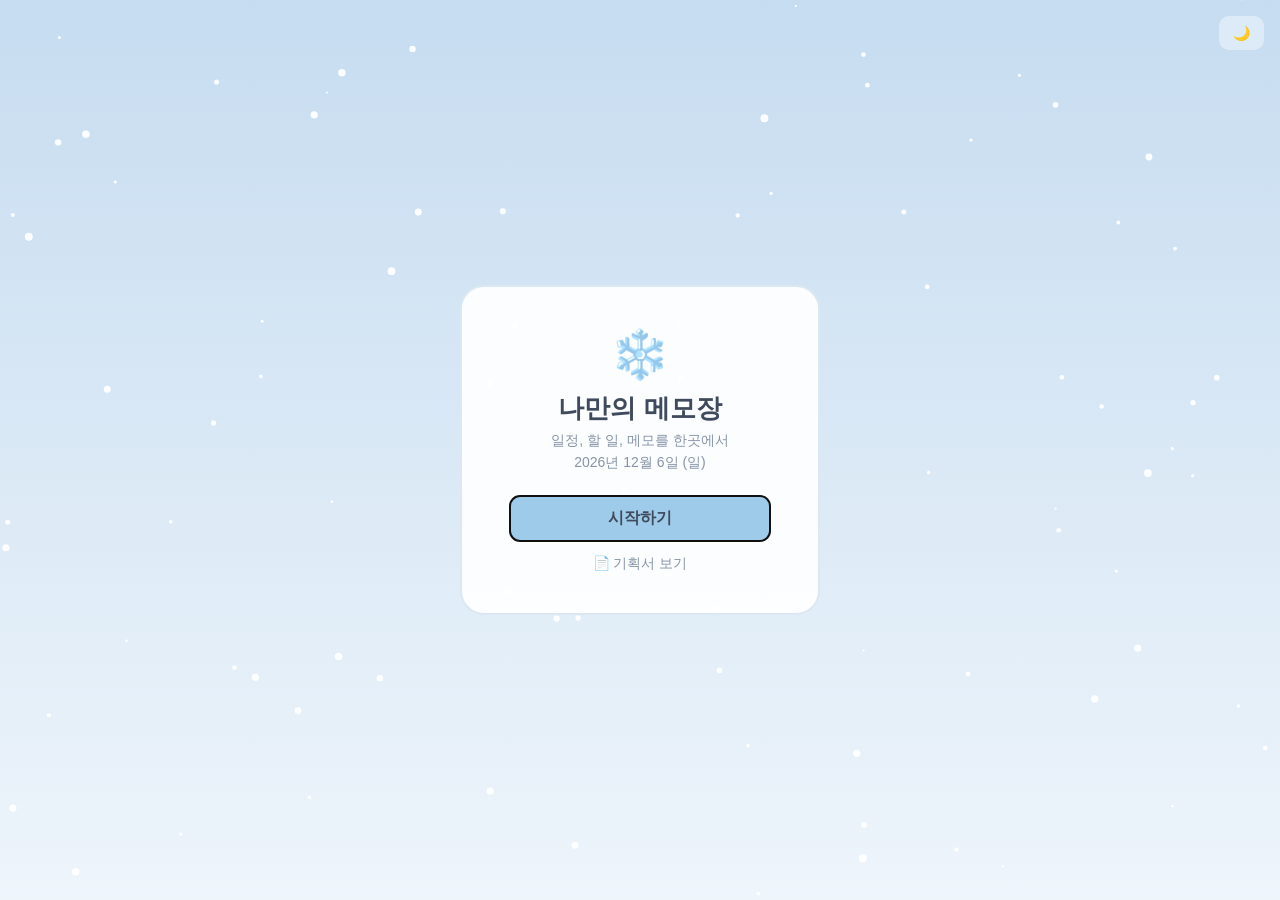
==== commit 781dbf6b: "Add a back-to-start button to both memo apps The header now has a button that returns to the start s" ====
--- a/memo.html
+++ b/memo.html
@@ -274,6 +274,7 @@
     <button data-tab="todo">할 일</button>
     <button data-tab="calendar">캘린더</button>
   </nav>
+  <button class="btn ghost" id="homeBtn" title="시작하기 화면으로 돌아가기 (쓰던 내용은 그대로 저장돼 있어요)">← 시작 화면</button>
   <button class="btn ghost theme-btn" style="margin-left:auto" title="다크 모드 켜기/끄기">🌙</button>
 </header>
 
@@ -893,7 +894,9 @@
   }
 
   // ===== 탭 바꾸기 (오늘 / 메모 / 할 일 / 캘린더) =====
+  let currentTab = "today";            // 지금 보고 있는 탭 (시작 화면에 갔다 와도 같은 탭으로 돌아와요)
   function showTab(tab) {
+    currentTab = tab;
     document.querySelectorAll("[data-tab]").forEach(b => b.classList.toggle("active", b.dataset.tab === tab));
     document.getElementById("todayView").hidden = tab !== "today";
     document.getElementById("memoView").hidden = tab !== "memo";
@@ -957,7 +960,13 @@
     const n = new Date();
     document.getElementById("introDate").textContent = `${n.getFullYear()}년 ${n.getMonth() + 1}월 ${n.getDate()}일 (${DOW[n.getDay()]})`;
     const btn = document.getElementById("startBtn");
-    btn.onclick = () => { document.body.classList.remove("intro-on"); showTab("today"); };
+    btn.onclick = () => { document.body.classList.remove("intro-on"); showTab(currentTab); };
+    // 메모장을 쓰다가 "← 시작 화면"을 누르면 시작하기 화면으로 돌아가요. 내용은 그대로 저장돼 있어요.
+    document.getElementById("homeBtn").onclick = () => {
+      document.body.classList.add("intro-on");
+      window.scrollTo(0, 0);
+      btn.focus();
+    };
     btn.focus();   // 키보드 Enter로도 시작할 수 있어요
   })();
 </script>
